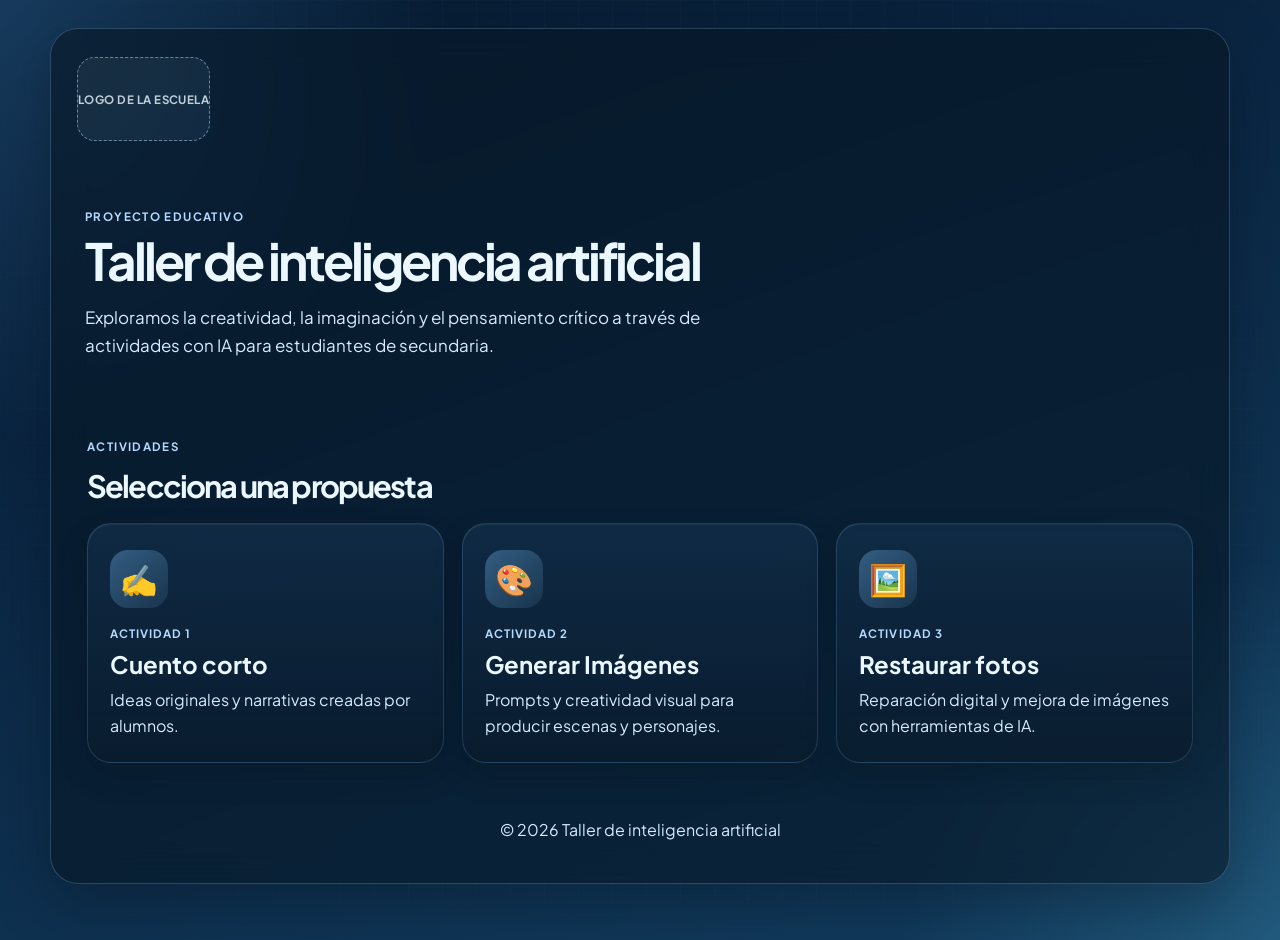
==== index.html @ 6a605755 "add web site" ====
<!DOCTYPE html>
<html lang="es">
  <head>
    <meta charset="UTF-8" />
    <meta name="viewport" content="width=device-width, initial-scale=1.0" />
    <title>Taller de inteligencia artificial</title>
    <meta
      name="description"
      content="Landing page del taller de inteligencia artificial para secundaria con actividades creativas y proyectos de alumnos."
    />
    <link rel="preconnect" href="https://fonts.googleapis.com" />
    <link rel="preconnect" href="https://fonts.gstatic.com" crossorigin />
    <link
      href="https://fonts.googleapis.com/css2?family=Plus+Jakarta+Sans:wght@400;500;600;700;800&display=swap"
      rel="stylesheet"
    />
    <link rel="stylesheet" href="styles.css" />
  </head>
  <body>
    <div class="page-shell">
      <header class="topbar">
        <div class="brand-wrap">
          <div class="logo-placeholder" aria-label="Logo de la escuela">Logo de la escuela</div>
        </div>
      </header>

      <main class="content">
        <section class="hero">
          <div class="hero-copy">
            <p class="eyebrow">Proyecto educativo</p>
            <h1>Taller de inteligencia artificial</h1>
            <p class="lead">
              Exploramos la creatividad, la imaginación y el pensamiento crítico a
              través de actividades con IA para estudiantes de secundaria.
            </p>
          </div>
        </section>

        <section class="activity-section" aria-label="Actividades del taller">
          <div class="section-heading">
            <p class="eyebrow">Actividades</p>
            <h2>Selecciona una propuesta</h2>
          </div>

          <div class="activity-grid">
            <a class="activity-card" href="activities/cuento.html">
              <div class="card-icon">✍️</div>
              <div class="card-text">
                <span class="tag">Actividad 1</span>
                <h3>Cuento corto</h3>
                <p>Ideas originales y narrativas creadas por alumnos.</p>
              </div>
            </a>

            <a class="activity-card" href="activities/imagenes.html">
              <div class="card-icon">🎨</div>
              <div class="card-text">
                <span class="tag">Actividad 2</span>
                <h3>Generar Imágenes</h3>
                <p>Prompts y creatividad visual para producir escenas y personajes.</p>
              </div>
            </a>

            <a class="activity-card" href="activities/restaurar.html">
              <div class="card-icon">🖼️</div>
              <div class="card-text">
                <span class="tag">Actividad 3</span>
                <h3>Restaurar fotos</h3>
                <p>Reparación digital y mejora de imágenes con herramientas de IA.</p>
              </div>
            </a>
          </div>
        </section>

      </main>

      <footer class="site-footer">
        <p>© <span id="year"></span> Taller de inteligencia artificial</p>
      </footer>
    </div>

    <script src="script.js"></script>
  </body>
</html>
---- styles.css ----
:root {
  --bg-deep: #061a2f;
  --bg-mid: #0d2d4a;
  --bg-soft: #123a5a;
  --panel: rgba(12, 32, 52, 0.7);
  --panel-strong: rgba(13, 39, 57, 0.9);
  --card: rgba(22, 46, 71, 0.9);
  --card-strong: #153f66;
  --line: rgba(160, 219, 255, 0.22);
  --blue-100: #dfeeff;
  --blue-200: #b5d9ff;
  --blue-300: #7dc0ff;
  --blue-400: #48a2ff;
  --blue-500: #1f7df2;
  --blue-600: #1259bb;
  --cyan-300: #67d9ff;
  --white: #ecf8ff;
  --text-soft: #d3ebff;
  --shadow: 0 20px 55px rgba(6, 16, 29, 0.38);
}

* {
  box-sizing: border-box;
}

html {
  scroll-behavior: smooth;
}

body {
  margin: 0;
  font-family: "Plus Jakarta Sans", sans-serif;
  background:
    radial-gradient(circle at top left, rgba(84, 175, 255, 0.22), transparent 28%),
    radial-gradient(circle at right bottom, rgba(103, 217, 255, 0.18), transparent 24%),
    linear-gradient(160deg, #061a2f 0%, #0a2440 32%, #123d5f 100%);
  color: var(--white);
}

body::before {
  content: "";
  position: fixed;
  inset: 0;
  background-image: linear-gradient(rgba(255, 255, 255, 0.025) 1px, transparent 1px),
    linear-gradient(90deg, rgba(255, 255, 255, 0.025) 1px, transparent 1px);
  background-size: 34px 34px;
  mask-image: radial-gradient(circle at center, black 50%, transparent 100%);
  pointer-events: none;
}

img {
  max-width: 100%;
  display: block;
}

.page-shell {
  position: relative;
  width: min(1180px, calc(100% - 32px));
  margin: 28px auto 56px;
  padding: 18px 18px 0;
  border: 1px solid var(--line);
  border-radius: 28px;
  background: rgba(7, 23, 38, 0.62);
  backdrop-filter: blur(18px);
  box-shadow: var(--shadow);
}

.topbar {
  display: flex;
  align-items: center;
  justify-content: space-between;
  padding: 10px 8px 18px;
}

.brand-wrap {
  display: flex;
  align-items: center;
  gap: 18px;
}

.logo-placeholder {
  width: min(320px, 100%);
  height: 84px;
  display: grid;
  place-items: center;
  border: 1.5px dashed rgba(187, 230, 255, 0.5);
  border-radius: 18px;
  background: linear-gradient(135deg, rgba(255, 255, 255, 0.06), rgba(123, 191, 255, 0.08));
  color: rgba(236, 248, 255, 0.8);
  font-weight: 700;
  letter-spacing: 0.04em;
  text-transform: uppercase;
  font-size: 0.72rem;
}

.content {
  padding: 18px 8px 30px;
}

.hero {
  display: grid;
  grid-template-columns: 1.5fr 0.9fr;
  gap: 26px;
  align-items: center;
  padding: 32px 8px 18px;
}

.eyebrow {
  margin: 0 0 12px;
  color: var(--blue-200);
  text-transform: uppercase;
  letter-spacing: 0.12em;
  font-size: 0.72rem;
  font-weight: 700;
}

.hero-copy h1,
.section-heading h2,
.page-header h1 {
  margin: 0;
  letter-spacing: -0.06em;
}

.hero-copy h1 {
  font-size: clamp(2.5rem, 4vw, 5rem);
  line-height: 0.95;
}

.lead {
  max-width: 620px;
  margin-top: 18px;
  font-size: 1.06rem;
  line-height: 1.7;
  color: var(--text-soft);
}

.hero-panel {
  display: grid;
  grid-template-columns: repeat(2, minmax(130px, 1fr));
  gap: 18px;
}

.mini-card {
  padding: 28px 20px;
  border-radius: 22px;
  border: 1px solid rgba(165, 208, 255, 0.2);
  background: linear-gradient(180deg, rgba(18, 52, 81, 0.9), rgba(10, 28, 46, 0.82));
  box-shadow: inset 0 1px 0 rgba(255, 255, 255, 0.06);
}

.mini-card.accent {
  background: linear-gradient(180deg, rgba(25, 83, 155, 0.95), rgba(11, 42, 69, 0.88));
}

.mini-label {
  display: block;
  font-size: 0.7rem;
  letter-spacing: 0.12em;
  text-transform: uppercase;
  color: rgba(219, 240, 255, 0.8);
  margin-bottom: 12px;
}

.mini-card strong {
  font-size: clamp(1.1rem, 2vw, 1.5rem);
}

.activity-section,
.showcase-section {
  margin-top: 26px;
  padding: 18px 10px 0;
}

.section-heading {
  margin-bottom: 18px;
}

.section-heading h2 {
  font-size: clamp(1.8rem, 2.4vw, 2.7rem);
}

.activity-grid,
.example-grid {
  display: grid;
  gap: 18px;
}

.activity-grid {
  grid-template-columns: repeat(3, minmax(0, 1fr));
}

.activity-card {
  position: relative;
  display: flex;
  flex-direction: column;
  gap: 18px;
  padding: 26px 22px 24px;
  text-decoration: none;
  color: var(--white);
  border-radius: 24px;
  border: 1px solid rgba(157, 215, 255, 0.16);
  background: linear-gradient(180deg, rgba(17, 44, 71, 0.9), rgba(10, 28, 45, 0.85));
  box-shadow: inset 0 1px 0 rgba(255, 255, 255, 0.05), 0 14px 30px rgba(2, 9, 19, 0.18);
  transition: transform 0.25s ease, box-shadow 0.25s ease, border-color 0.25s ease;
}

.activity-card:hover {
  transform: translateY(-6px);
  border-color: rgba(111, 199, 255, 0.55);
  box-shadow: 0 18px 40px rgba(17, 89, 156, 0.28);
}

.card-icon {
  width: 58px;
  height: 58px;
  display: grid;
  place-items: center;
  border-radius: 18px;
  background: linear-gradient(135deg, rgba(122, 196, 255, 0.34), rgba(158, 228, 255, 0.08));
  font-size: 1.9rem;
}

.card-text {
  display: flex;
  flex-direction: column;
  gap: 8px;
}

.tag {
  color: var(--blue-200);
  font-size: 0.72rem;
  letter-spacing: 0.09em;
  text-transform: uppercase;
  font-weight: 700;
}

.card-text h3,
.example-tile h3,
.student-card h3 {
  margin: 0;
  font-size: 1.5rem;
}

.card-text p,
.example-tile p,
.student-card p,
.site-footer p,
.meta-text {
  margin: 0;
  color: var(--text-soft);
  line-height: 1.6;
}

.example-grid {
  grid-template-columns: repeat(3, minmax(0, 1fr));
}

.example-tile {
  padding: 18px 18px 22px;
  border-radius: 24px;
  background: rgba(14, 38, 60, 0.8);
  border: 1px solid rgba(157, 215, 255, 0.12);
}

.tile-visual {
  height: 180px;
  border-radius: 18px;
  display: grid;
  place-items: center;
  font-size: 3rem;
  margin-bottom: 16px;
  border: 1px solid rgba(255, 255, 255, 0.08);
}

.gradient-one {
  background: linear-gradient(135deg, rgba(121, 205, 255, 0.45), rgba(26, 92, 170, 0.7));
}

.gradient-two {
  background: linear-gradient(135deg, rgba(142, 160, 255, 0.44), rgba(48, 108, 189, 0.72));
}

.gradient-three {
  background: linear-gradient(135deg, rgba(94, 214, 255, 0.34), rgba(21, 123, 167, 0.7));
}

.site-footer {
  display: flex;
  justify-content: center;
  align-items: center;
  padding: 24px 8px 40px;
}

.page-header {
  display: flex;
  align-items: center;
  justify-content: space-between;
  gap: 18px;
  padding: 16px 8px 30px;
}

.page-header h1 {
  font-size: clamp(2.1rem, 3vw, 3.4rem);
}

.back-link {
  display: inline-flex;
  align-items: center;
  justify-content: center;
  padding: 0.9rem 1.2rem;
  text-decoration: none;
  color: var(--white);
  border-radius: 14px;
  border: 1px solid rgba(156, 224, 255, 0.2);
  background: rgba(16, 39, 61, 0.7);
}

.showcase {
  display: grid;
  gap: 22px;
  padding: 0 8px 30px;
}

.student-grid {
  display: grid;
  grid-template-columns: repeat(3, minmax(0, 1fr));
  gap: 18px;
}

.student-card {
  padding: 20px;
  border-radius: 26px;
  background: linear-gradient(180deg, rgba(15, 41, 62, 0.88), rgba(9, 27, 42, 0.9));
  border: 1px solid rgba(167, 220, 255, 0.18);
  box-shadow: inset 0 1px 0 rgba(255, 255, 255, 0.04);
}

.student-header {
  display: flex;
  justify-content: space-between;
  align-items: center;
  gap: 12px;
  margin-bottom: 14px;
}

.student-badge {
  display: inline-flex;
  align-items: center;
  padding: 0.42rem 0.75rem;
  border-radius: 999px;
  background: rgba(111, 197, 255, 0.12);
  color: var(--blue-200);
  font-size: 0.72rem;
  font-weight: 700;
  letter-spacing: 0.06em;
  text-transform: uppercase;
}

.meta-text {
  font-size: 0.88rem;
  opacity: 0.9;
}

.placeholder-box,
.story-box,
.image-frame,
.before-after {
  position: relative;
  overflow: hidden;
  min-height: 180px;
  border-radius: 18px;
  border: 1.5px dashed rgba(183, 227, 255, 0.38);
  background: linear-gradient(135deg, rgba(142, 200, 255, 0.09), rgba(13, 35, 53, 0.7));
  display: grid;
  place-items: center;
  padding: 18px;
  margin-top: 20px;
  text-align: center;
}

.placeholder-box::before,
.story-box::before,
.image-frame::before,
.before-after::before {
  content: attr(data-label);
  display: inline-block;
  padding: 0.55rem 0.8rem;
  border-radius: 999px;
  background: rgba(11, 39, 64, 0.72);
  border: 1px solid rgba(174, 224, 255, 0.2);
  color: var(--blue-100);
  font-size: 0.72rem;
  letter-spacing: 0.08em;
  text-transform: uppercase;
}

.story-box {
  min-height: 170px;
  align-items: center;
  justify-items: center;
  text-align: left;
  background: linear-gradient(135deg, rgba(119, 196, 255, 0.13), rgba(22, 41, 65, 0.8));
}

.story-box::before {
  content: "Ejemplo de texto";
}

.image-frame {
  min-height: 220px;
  background: linear-gradient(135deg, rgba(123, 181, 255, 0.14), rgba(10, 42, 62, 0.82));
}

.image-frame::before {
  content: "Imagen del alumno";
}

.before-after {
  min-height: 220px;
  background: linear-gradient(135deg, rgba(103, 176, 255, 0.14), rgba(17, 32, 52, 0.82));
}

.before-after::before {
  content: "Antes / Después";
}

.prompt-box {
  margin-top: 18px;
  padding: 16px 18px;
  border-radius: 16px;
  background: rgba(9, 32, 52, 0.8);
  border: 1px solid rgba(166, 226, 255, 0.09);
  color: var(--text-soft);
  line-height: 1.6;
}

@media (max-width: 860px) {
  .hero,
  .activity-grid,
  .example-grid,
  .student-grid {
    grid-template-columns: 1fr;
  }

  .page-header {
    flex-direction: column;
    align-items: flex-start;
  }
}

@media (max-width: 540px) {
  .page-shell {
    width: min(100% - 18px, 100%);
    padding: 12px 12px 0;
    margin-top: 14px;
  }

  .hero {
    padding-top: 16px;
  }

  .logo-placeholder {
    width: 100%;
  }

  .card-icon {
    width: 48px;
    height: 48px;
  }
}
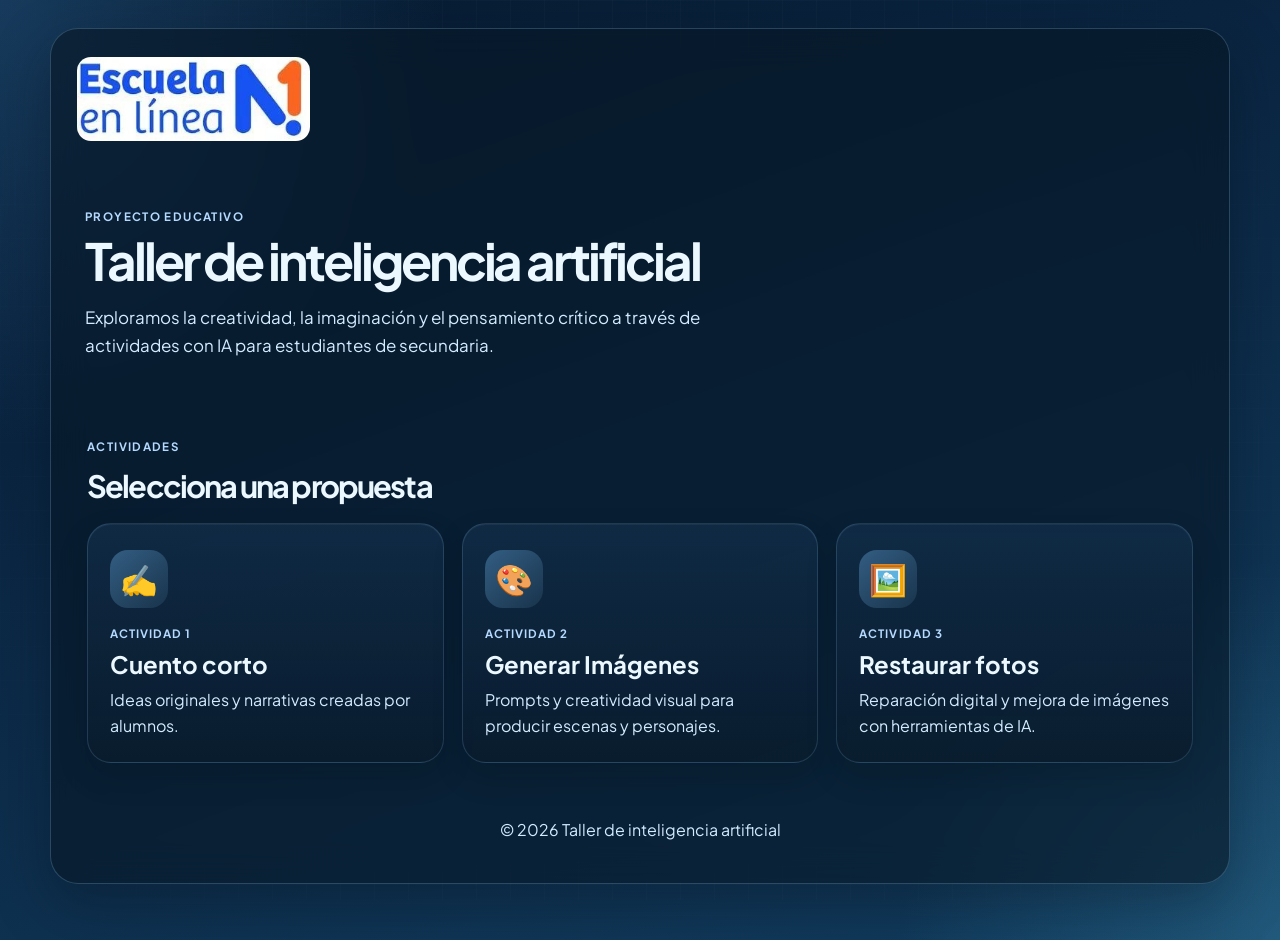
==== commit 0cfdcd2b: "add images" ====
--- a/index.html
+++ b/index.html
@@ -20,7 +20,11 @@
     <div class="page-shell">
       <header class="topbar">
         <div class="brand-wrap">
-          <div class="logo-placeholder" aria-label="Logo de la escuela">Logo de la escuela</div>
+          <img
+            src="assets/logo-escuela.png"
+            alt="Logo de la escuela"
+            class="school-logo"
+          />
         </div>
       </header>
 
--- a/styles.css
+++ b/styles.css
@@ -78,19 +78,14 @@
   gap: 18px;
 }
 
-.logo-placeholder {
-  width: min(320px, 100%);
+.school-logo {
+  display: block;
   height: 84px;
-  display: grid;
-  place-items: center;
-  border: 1.5px dashed rgba(187, 230, 255, 0.5);
-  border-radius: 18px;
-  background: linear-gradient(135deg, rgba(255, 255, 255, 0.06), rgba(123, 191, 255, 0.08));
-  color: rgba(236, 248, 255, 0.8);
-  font-weight: 700;
-  letter-spacing: 0.04em;
-  text-transform: uppercase;
-  font-size: 0.72rem;
+  width: auto;
+  max-width: min(320px, 100%);
+  object-fit: contain;
+  border-radius: 14px;
+  background: rgba(255, 255, 255, 0.02);
 }
 
 .content {
@@ -359,6 +354,16 @@
 .meta-text {
   font-size: 0.88rem;
   opacity: 0.9;
+  line-height: 1.6;
+}
+
+.student-image {
+  display: block;
+  width: 100%;
+  height: 240px;
+  object-fit: cover;
+  border-radius: 14px;
+  border: 1px solid rgba(184, 230, 255, 0.18);
 }
 
 .placeholder-box,
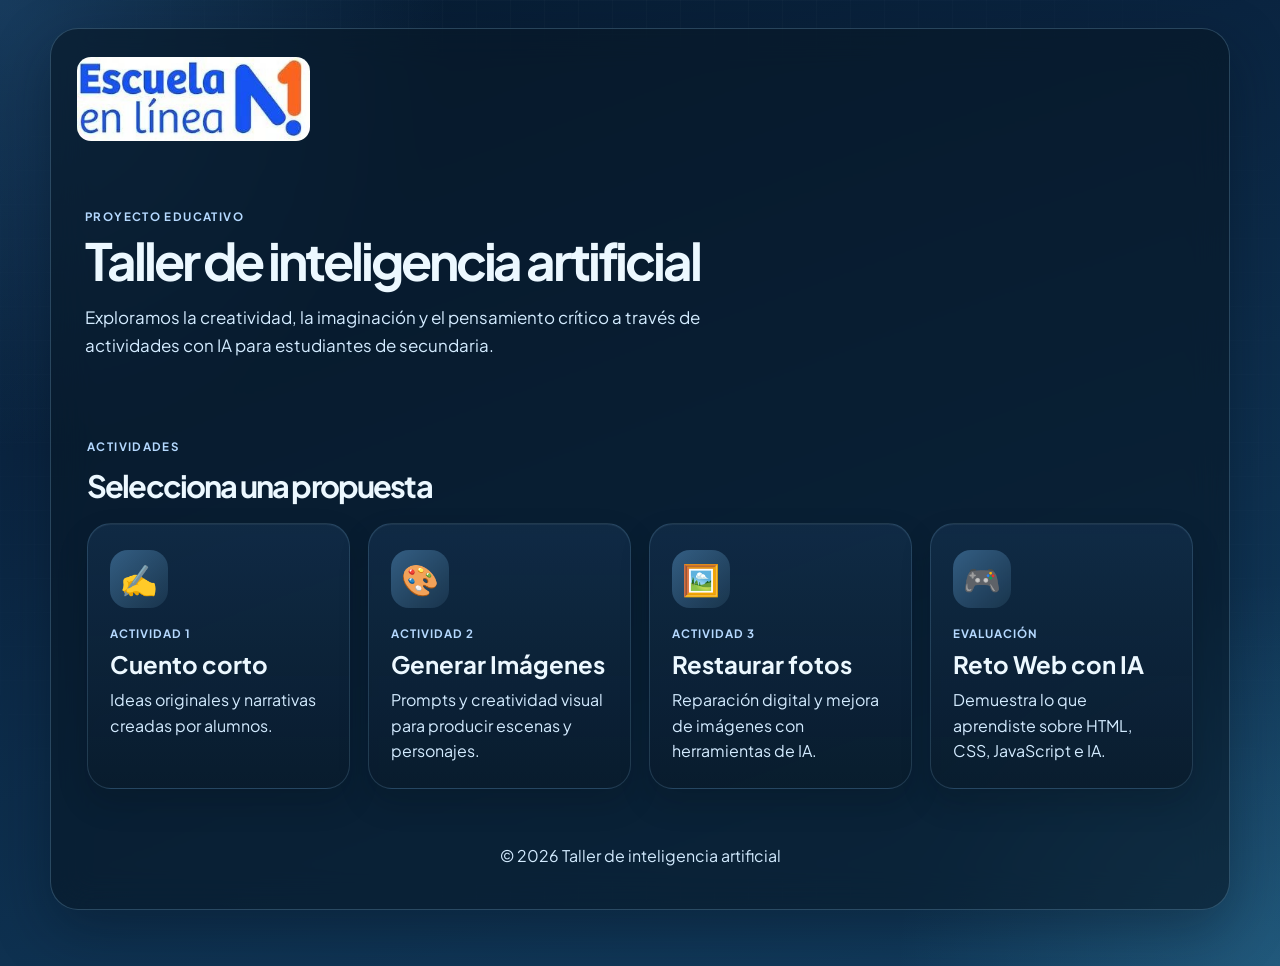
==== commit e41bd9bd: "add new evaluation" ====
--- a/index.html
+++ b/index.html
@@ -73,6 +73,15 @@
                 <p>Reparación digital y mejora de imágenes con herramientas de IA.</p>
               </div>
             </a>
+
+            <a class="activity-card" href="activities/evaluacion.html">
+              <div class="card-icon">🎮</div>
+              <div class="card-text">
+                <span class="tag">Evaluación</span>
+                <h3>Reto Web con IA</h3>
+                <p>Demuestra lo que aprendiste sobre HTML, CSS, JavaScript e IA.</p>
+              </div>
+            </a>
           </div>
         </section>
 
--- a/styles.css
+++ b/styles.css
@@ -181,7 +181,7 @@
 }
 
 .activity-grid {
-  grid-template-columns: repeat(3, minmax(0, 1fr));
+  grid-template-columns: repeat(4, minmax(0, 1fr));
 }
 
 .activity-card {
@@ -330,6 +330,68 @@
   box-shadow: inset 0 1px 0 rgba(255, 255, 255, 0.04);
 }
 
+.story-list {
+  display: grid;
+  width: min(900px, 100%);
+  gap: 18px;
+  margin-inline: auto;
+}
+
+.story-card {
+  padding: 26px;
+}
+
+.story-header {
+  display: grid;
+  grid-template-columns: 54px minmax(0, 1fr) auto;
+  align-items: center;
+  gap: 16px;
+  margin-bottom: 20px;
+  padding-bottom: 18px;
+  border-bottom: 1px solid var(--line);
+}
+
+.story-emoji {
+  display: grid;
+  width: 54px;
+  height: 54px;
+  place-items: center;
+  border: 1px solid rgba(103, 217, 255, 0.24);
+  border-radius: 16px;
+  background: linear-gradient(135deg, rgba(103, 217, 255, 0.2), rgba(72, 162, 255, 0.08));
+  font-size: 1.8rem;
+}
+
+.story-heading h2 {
+  margin: 0;
+  font-size: 1.45rem;
+  line-height: 1.3;
+}
+
+.story-author {
+  margin: 4px 0 0;
+  color: var(--blue-200);
+  font-size: 0.88rem;
+}
+
+.story-copy {
+  display: grid;
+  max-width: 75ch;
+  gap: 14px;
+  margin-inline: auto;
+}
+
+.story-copy p {
+  margin: 0;
+  color: var(--text-soft);
+  font-size: 1rem;
+  line-height: 1.85;
+}
+
+.story-copy strong {
+  color: var(--white);
+}
+
 .student-header {
   display: flex;
   justify-content: space-between;
@@ -364,6 +426,65 @@
   object-fit: cover;
   border-radius: 14px;
   border: 1px solid rgba(184, 230, 255, 0.18);
+}
+
+.image-open-button {
+  display: block;
+  width: 100%;
+  padding: 0;
+  border: 0;
+  background: transparent;
+  cursor: zoom-in;
+}
+
+.image-open-button:focus-visible,
+.image-viewer-close:focus-visible {
+  outline: 3px solid var(--cyan-300);
+  outline-offset: 4px;
+}
+
+.image-viewer {
+  position: fixed;
+  max-width: calc(100vw - 32px);
+  max-height: calc(100vh - 32px);
+  padding: 44px 16px 16px;
+  overflow: visible;
+  border: 1px solid var(--line);
+  border-radius: 12px;
+  background: var(--bg-deep);
+  box-shadow: var(--shadow);
+}
+
+.image-viewer::backdrop {
+  background: rgba(0, 0, 0, 0.86);
+}
+
+.image-viewer form {
+  position: absolute;
+  top: 8px;
+  right: 8px;
+}
+
+.image-viewer-close {
+  width: 36px;
+  height: 36px;
+  border: 1px solid var(--line);
+  border-radius: 50%;
+  background: var(--card);
+  color: var(--white);
+  font: inherit;
+  font-size: 1.4rem;
+  cursor: pointer;
+}
+
+.image-viewer-image {
+  display: block;
+  max-width: min(90vw, 1200px);
+  max-height: calc(100vh - 88px);
+  width: auto;
+  height: auto;
+  object-fit: contain;
+  border-radius: 6px;
 }
 
 .placeholder-box,
@@ -426,7 +547,21 @@
 }
 
 .before-after::before {
-  content: "Antes / Después";
+  content: none;
+}
+
+.before-after:has(.image-open-button) {
+  min-height: 0;
+  padding: 0;
+  border-style: solid;
+}
+
+.before-after .student-image {
+  width: 100%;
+  height: auto;
+  object-fit: contain;
+  border: 0;
+  border-radius: 0;
 }
 
 .prompt-box {
@@ -441,10 +576,13 @@
 
 @media (max-width: 860px) {
   .hero,
-  .activity-grid,
   .example-grid,
   .student-grid {
     grid-template-columns: 1fr;
+  }
+
+  .activity-grid {
+    grid-template-columns: repeat(2, minmax(0, 1fr));
   }
 
   .page-header {
@@ -460,6 +598,31 @@
     margin-top: 14px;
   }
 
+  .story-card {
+    padding: 18px;
+  }
+
+  .story-header {
+    grid-template-columns: 46px minmax(0, 1fr);
+    gap: 12px;
+  }
+
+  .story-emoji {
+    width: 46px;
+    height: 46px;
+    border-radius: 14px;
+    font-size: 1.5rem;
+  }
+
+  .story-heading h2 {
+    font-size: 1.2rem;
+  }
+
+  .story-header .student-badge {
+    grid-column: 2;
+    justify-self: start;
+  }
+
   .hero {
     padding-top: 16px;
   }
@@ -472,4 +635,8 @@
     width: 48px;
     height: 48px;
   }
-}
+
+  .activity-grid {
+    grid-template-columns: 1fr;
+  }
+}
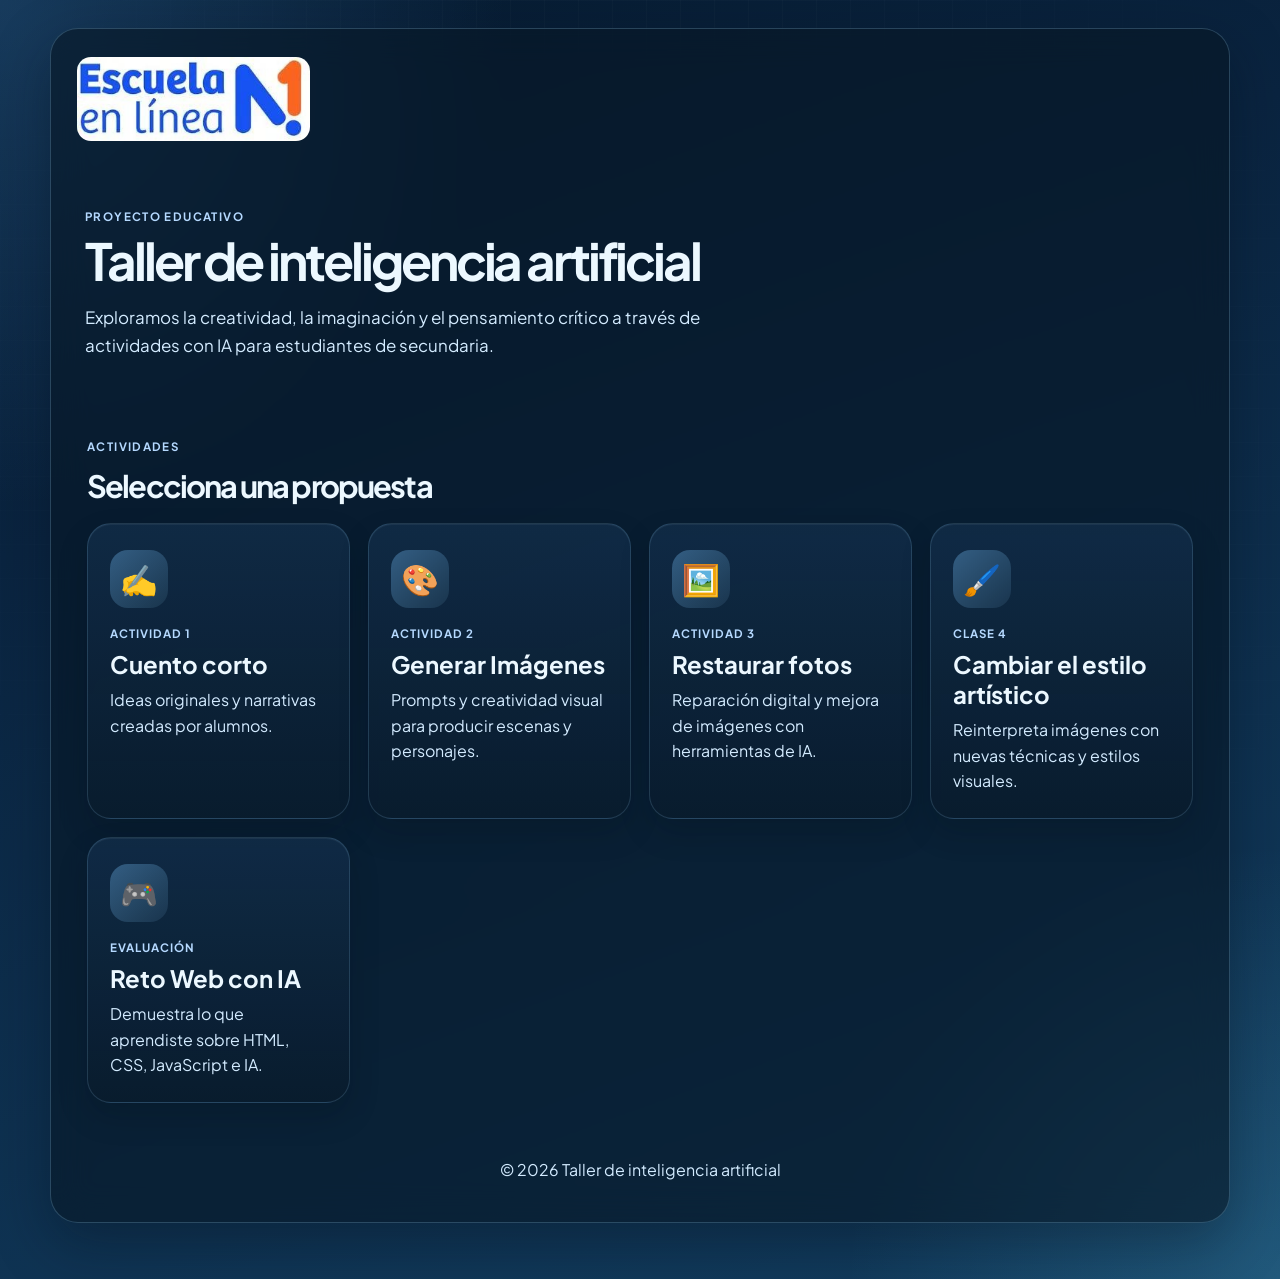
==== commit 42906d34: "add clase estilo artistico" ====
--- a/index.html
+++ b/index.html
@@ -74,6 +74,15 @@
               </div>
             </a>
 
+            <a class="activity-card" href="activities/estilos.html">
+              <div class="card-icon">🖌️</div>
+              <div class="card-text">
+                <span class="tag">Clase 4</span>
+                <h3>Cambiar el estilo artístico</h3>
+                <p>Reinterpreta imágenes con nuevas técnicas y estilos visuales.</p>
+              </div>
+            </a>
+
             <a class="activity-card" href="activities/evaluacion.html">
               <div class="card-icon">🎮</div>
               <div class="card-text">
